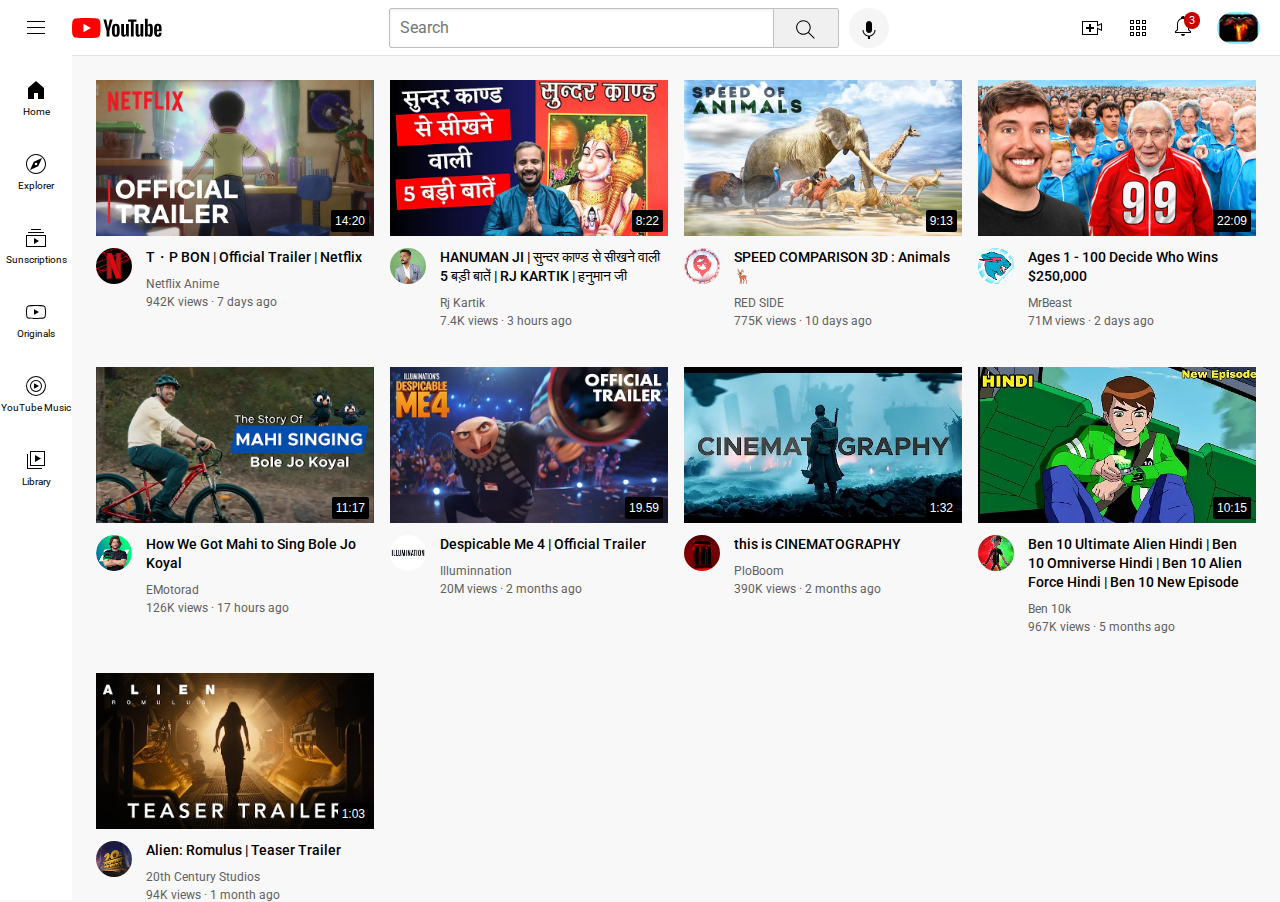
==== index.html @ 655226e0 "Update and rename clone2.html to index.html" ====
<!DOCTYPE html>
<html>
 <head>
   <title>YouTube Clone</title>
   <link rel="preconnect" href="https://fonts.googleapis.com">
<link rel="preconnect" href="https://fonts.gstatic.com" crossorigin>
<link href="https://fonts.googleapis.com/css2?family=Roboto:wght@400;500;700&display=swap" rel="stylesheet">
    
<link rel="stylesheet" href="styles/general.css">
<link rel="stylesheet" href="styles/header.css">
<link rel="stylesheet" href="styles/video.css">
<link rel="stylesheet" href="styles/sidebar.css">

</head>
 <body>
    <div class="header">
        <div class="left-section"><img class="hamburger-menu"  src="iconss/hamburger-menu.svg">
        <img class="youtube-logo" src="iconss/youtube-logo.svg"></div>
        <div class="middle-section">
            <input class="search-bar" type="text" placeholder="Search">
             <button class="search-button">
                <img class="search-icon" src="iconss/search.svg">
                <div class="tooltip">Search</div>
             </button>
             <button class="voice-search-button">
                <img  class="voice-search-icon"src="iconss/voice-search-icon.svg">
                <div class="tooltip">Voice Search</div>
             </button>                 
        </div>
        <div class="right-section">
            <img class="upload-icon"  src="iconss/upload.svg">
            <img class="youtube-apps-icon" src="iconss/youtube-apps.svg">
          <div class="notifications-icon-container"><img class="notifications-icon" src="iconss/notifications.svg"><div class="notifications-count">3</div></div>  
            <img class="current-user-picture" src="jpeg/my-channel.jpeg">
        </div>
    </div>
    
    <div class="sidebar">
        <div class="sidebar-link"><img src="iconss/home.svg"> <div>Home</div></div>
        <div class="sidebar-link"><img src="iconss/explore.svg"><div>Explorer</div></div>
        <div class="sidebar-link"><img src="iconss/subscriptions.svg" ><div>Sunscriptions</div></div>
        <div class="sidebar-link"><img src="iconss/originals.svg"> <div>Originals</div></div>
        <div class="sidebar-link"><img src="iconss/youtube-music.svg"><div>YouTube Music</div></div>
        <div class="sidebar-link"><img src="iconss/library.svg"><div>Library</div></div>
    </div>

    <div class="video-grid">
        <div class="video-preview">
            <div class="thumbnail-row">
                <img class="thumbnail" src="jpeg/image1.jpg">
                <div class="video-time">14:20</div>
            </div>
     
            <div class="video-info-grid">
              <div class="channel-picture">
                <img class="profile-picture"  src="jpeg/image2.jpeg">
              </div>
               <div class="video-info">
                <p class="video-title">
                    T・P BON | Official Trailer | Netflix
                 </p>
             
                 <p class="video-author">
                     Netflix Anime
                 </p>
             
                 <p class="video-stats">
                     942K views &#183 7 days ago
                 </p>
               </div> 
            </div>
        </div>
    
        <div class="video-preview">
            <div class="thumbnail-row">
                <img class="thumbnail" src="jpeg/image3.webp">
                <div class="video-time">8:22</div>
            </div>
            <div class="video-info-grid">
              <div class="channel-picture">
                <img class="profile-picture"  src="jpeg/image4.jpeg">
              </div>
               <div class="video-info">
                <p class="video-title">
                    
                    HANUMAN JI | सुन्दर काण्ड से सीखने वाली 5 बड़ी बातें | RJ KARTIK | हनुमान जी
                 </p>
             
                 <p class="video-author">
                    
                   Rj Kartik

                 </p>
             
                 <p class="video-stats">
                     7.4K views &#183 3 hours ago
                 </p>
               </div>   
            </div>
        </div>


        <div class="video-preview">
            <div class="thumbnail-row">
                <img class="thumbnail" src="jpeg/image-5.webp">
                <div class="video-time">9:13</div>
            </div>
     
            <div class="video-info-grid">
              <div class="channel-picture">
                <img class="profile-picture"  src="jpeg/image-6.jpeg">
              </div>
               <div class="video-info">
                <p class="video-title">
                    SPEED COMPARISON 3D : Animals 🦌
                 </p>
             
                 <p class="video-author">
                    RED SIDE
                 </p>
             
                 <p class="video-stats">
                     775K views &#183 10 days ago
                 </p>
               </div> 
            </div>
        </div>
     
    
    
         
    
        <div class="video-preview">
            <div class="thumbnail-row">
                <img class="thumbnail" src="jpeg/image-7.webp">
                <div class="video-time">22:09</div>
            </div>
            <div class="video-info-grid">
              <div class="channel-picture">
                <img class="profile-picture"  src="jpeg/image-8.jpeg">
              </div>
               <div class="video-info">
                <p class="video-title">
                    
                    Ages 1 - 100 Decide Who Wins $250,000
                 </p>
             
                 <p class="video-author">
                    MrBeast
                 </p>
             
                 <p class="video-stats">
                     71M views &#183 2 days ago
                 </p>
               </div>   
            </div>
        </div>

        <div class="video-preview">
            <div class="thumbnail-row">
                <img class="thumbnail" src="jpeg/image-9.webp">
                <div class="video-time">11:17</div>
            </div>
     
            <div class="video-info-grid">
              <div class="channel-picture">
                <img class="profile-picture"  src="jpeg/image-10.jpeg">
              </div>
               <div class="video-info">
                <p class="video-title">    
                    How We Got Mahi to Sing Bole Jo Koyal
                 </p>
             
                 <p class="video-author">
                    EMotorad
                 </p>
             
                 <p class="video-stats">
                    126K views &#183 17 hours ago
                 </p>
               </div> 
            </div>
        </div>
     
    
    
         
    
        <div class="video-preview">
            <div class="thumbnail-row">
                <img class="thumbnail" src="jpeg/image-11.webp">
                <div class="video-time">19.59</div>
            </div>
            <div class="video-info-grid">
              <div class="channel-picture">
                <img class="profile-picture"  src="jpeg/image-12.jpeg">
              </div>
               <div class="video-info">
                <p class="video-title">
                    Despicable Me 4 | Official Trailer                 
                 </p>
             
                 <p class="video-author">
                    Illuminnation
                 </p>
             
                 <p class="video-stats">
                    20M views &#183 2 months ago
                 </p>
               </div>   
            </div>
        </div>


        <div class="video-preview">
            <div class="thumbnail-row">
                <img class="thumbnail" src="jpeg/image-13.webp">
                <div class="video-time">1:32</div>
            </div>
     
            <div class="video-info-grid">
              <div class="channel-picture">
                <img class="profile-picture"  src="jpeg/image-14.jpeg">
              </div>
               <div class="video-info">
                <p class="video-title">    
                    this is CINEMATOGRAPHY
                 </p>
             
                 <p class="video-author">
                    PloBoom
                 </p>
             
                 <p class="video-stats">
                    390K views &#183 2 months ago
                 </p>
               </div> 
            </div>
        </div>

        <div class="video-preview">
            <div class="thumbnail-row">
                <img class="thumbnail" src="jpeg/image-15.webp">
                <div class="video-time">10:15</div>
            </div>
            <div class="video-info-grid">
              <div class="channel-picture">
                <img class="profile-picture"  src="jpeg/image-16.jpeg">
              </div>
               <div class="video-info">
                <p class="video-title">
                    Ben 10 Ultimate Alien Hindi | Ben 10 Omniverse Hindi | Ben 10 Alien Force Hindi | Ben 10 New Episode                 
                 </p>
             
                 <p class="video-author">
                   Ben 10k
                 </p>
             
                 <p class="video-stats">
                    967K views &#183 5 months ago
                 </p>
               </div>   
            </div>
        </div>


        <div class="video-preview">
            <div class="thumbnail-row">
                <img class="thumbnail" src="jpeg/image-17.webp">
                <div class="video-time">1:03</div>
            </div>
            <div class="video-info-grid">
              <div class="channel-picture">
                <img class="profile-picture"  src="jpeg/image-18.jpeg">
              </div>
               <div class="video-info">
                <p class="video-title">
                    Alien: Romulus | Teaser Trailer              
                 </p>
             
                 <p class="video-author">
                   20th Century Studios 
                 </p>
             
                 <p class="video-stats">
                    94K views &#183 1 month ago
                 </p>
               </div>   
            </div>
        </div>

    </div>

 </body>
</html>
---- styles/general.css ----
p{
    font-family: Roboto, Arial;
    margin-bottom:0px;
    margin-top:0px;
}

body{
    margin:0px;
    padding-top:80px;
    padding-left:96px;
    padding-right:24px;
    background-color:rgb(248,248,248);
}
---- styles/header.css ----
.header{
    height: 55px;
    display:flex;
    flex-direction:row;
    justify-content: space-between;
    position:fixed;
    top:0;
    left:0px;
    right:0px;
    background-color:white;
    border-bottom-width: 1px;
    border-bottom-style: solid;
    border-bottom-color:rgb(228,228,228);  
    
    z-index:100;
}

 .left-section{ 
    display:flex;
    align-items:center;
} 

.hamburger-menu{
    height: 24px;
    margin-left:24px;
    margin-right:24px;
}

.youtube-logo{
   height: 20px;
}

.middle-section{

    flex:1;
    display:flex;
    margin-left:70px;
    margin-right:35px;
    max-width:500px;
    align-items:center;
}

.search-bar{
    flex:1;
    height:36px;
    padding-left:10px;
    font-size:16px;
    border-width:1px;
    border-style:solid;
    border-color:rgb(192,192,192);
    border-top-left-radius: 2px;
    border-bottom-left-radius: 2px;
    box-shadow: inset 1px 2px 3px rgba(0,0,0,0.05);
    width:0;
}

.search-bar::placeholder{
    font-family:Roboto,Arial;
    font-size:16px;
}

.search-button{
    height:40px;
    width:66px;
    border-top-right-radius: 2px;
    border-bottom-right-radius: 2px;
    background-color:rgb(240,240,240);
    border-width:1px;
    border-style:solid;
    border-color:rgb(192,192,192);
    margin-left: -1px;
    margin-right:10px;
   
}

.search-button,
.voice-search-button{
    position:relative;
    display:flex;
    align-items:center;
    justify-content:center;

}

.search-button .tooltip,
.voice-search-button .tooltip{
    position:absolute;
    background-color: gray;
    color:white;
    padding-top:4px;
    padding-bottom:4px;
    padding-left:8px;
    padding-right:8px;
    border-radius:2px;
    font-size:12px;
    bottom:-30px;
    opacity:0;
    transition: opacity 0.15s;
    pointer-events:none;
    white-space: nowrap;
}

.search-button:hover .tooltip,
.voice-search-button:hover .tooltip{
    opacity: 1;
}

.search-icon{
    height:25px;
    margin-top:4px;                              
}

.voice-search-button{
    height:40px;
    width:40px;
    border-radius:20px;
    border:none;
    background-color:rgb(245,245,245)
}

.voice-search-icon{
    height: 24px;
    margin-top:4px;

}

.right-section{
    width:180px;
    display:flex;
    align-items:center;
    margin-right:20px;
    justify-content: space-between;
    flex-shrink:0;
}

.upload-icon{
    height:24px;

}

.youtube-apps-icon{
    height:24px;
}

.notifications-icon{
    height:24px;

}

.notifications-icon-container{
    position:relative;
}

.notifications-count{
    position:absolute;
    top:-2px;
    right:-5px;
    background-color: rgb(200,0,0);
    color:white;
    font-family: Roboto,Arial;
    font-size:11px;
    padding-left:5px;
    padding-right:5px;
    padding-top:2px;
    padding-bottom:2px;
    border-radius:10px;

}

.current-user-picture{
   height:32px;
   border-radius:16px;
}
---- styles/video.css ----
.thumbnail{
    width:100%;
}


.video-title{
    width:220px;
    font-size:14px;
    font-weight:500;
    line-height:19px;
    margin-bottom:10px;

}
.video-info-grid{
    display:grid;
    grid-template-columns: 50px 1fr;
}

.profile-picture{
    width: 36px;
    border-radius:50px;
}  
.thumbnail-row{
    margin-bottom:8px;
    position:relative;

}

.video-author , 
.video-stats {
    font-size: 12px;
    color:#606060; 
}

.video-author{
    margin-bottom:4px;
}

.video-grid{
    display:grid;
    grid-template-columns: 1fr 1fr 1fr;
    column-gap:16px;
    row-gap:39px;    
}

@media(max-width:750px){
    .video-grid{
    grid-template-columns: 1fr 1fr 1fr;;
    }
}

@media(min-width:1000px){
 .video-grid{
    grid-template-columns: 1fr 1fr 1fr 1fr;
 }
}

@media(min-width:751px) and(max-width:999px){
    
}

.video-time{
    font-family:Robot,Arial;
    font-size:12px;
    font-weight:500;
    padding-left:4px;
    padding-right:4px;
    padding-top:4px;
    padding-bottom:4px;
    border-radius:2px;
    background-color:black;
    color:white;
    position:absolute;
    bottom:8px;
    right:5px;
}
---- styles/sidebar.css ----
.sidebar{
    position:fixed;
    left:0;
    bottom:0;
    top: 55px;
    background-color:white;
    width:72px;
    z-index: 200;
    padding-top:5px;
}  

.sidebar-link{
    height:74px;
    display:flex;
     justify-content: center;
     align-items:center;
    flex-direction: column;
    cursor:pointer;
}

.sidebar-link:hover{
    background-color: rgb(235,235,235);
}

.sidebar-link img{
    height: 24px;
    margin-bottom:4px;
}

.sidebar-link div{
    font-family: Roboto,Arial;
    font-size: 10px;
}
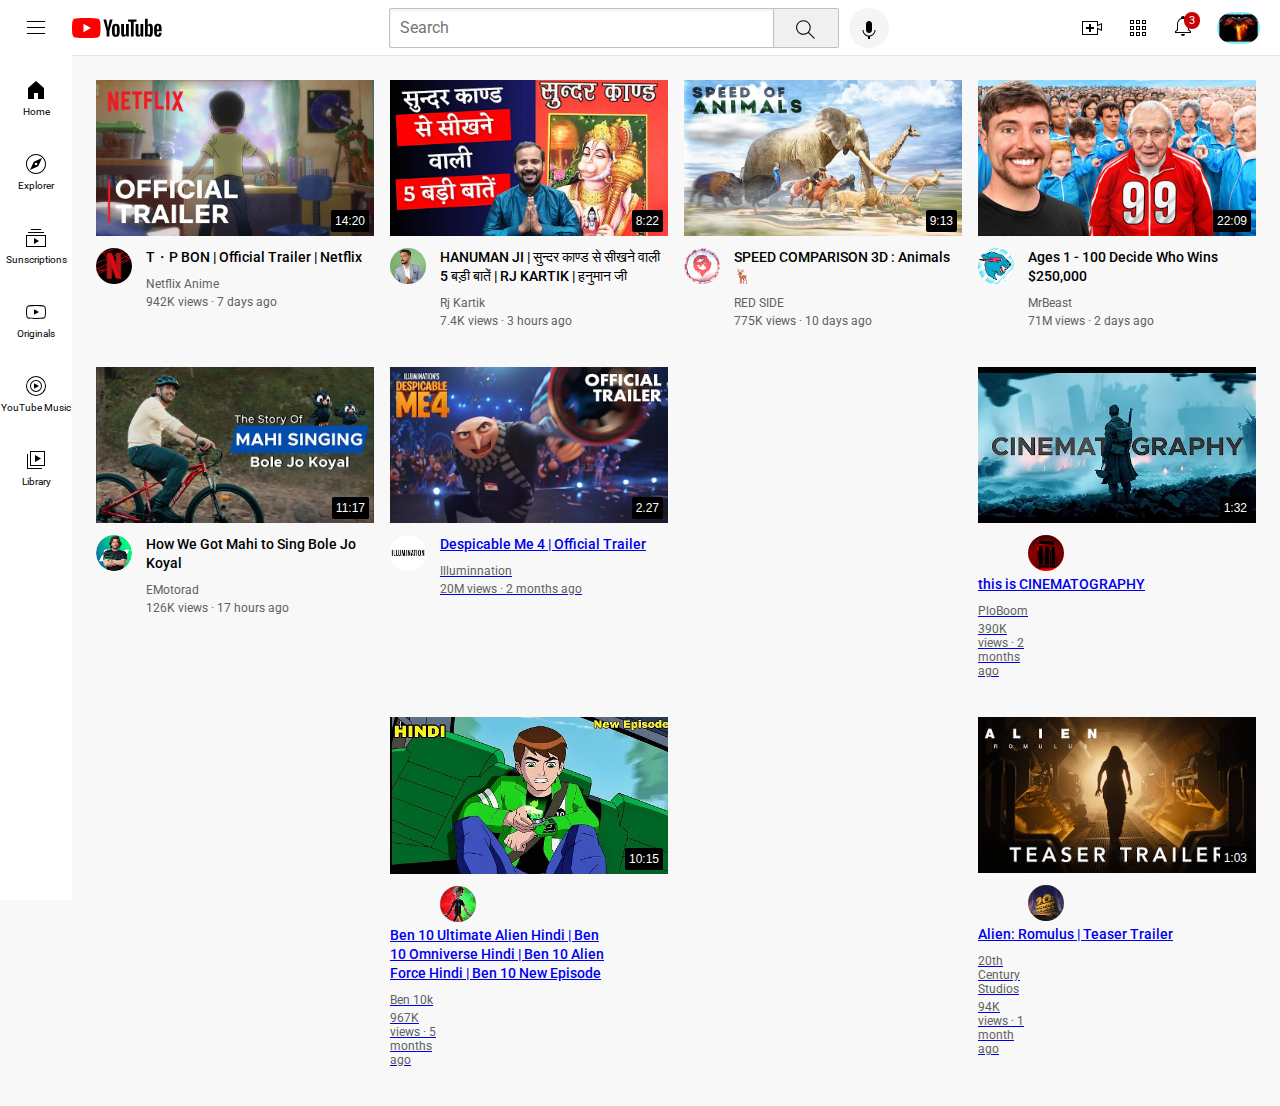
==== commit edc52cfb: "Update index.html" ====
--- a/index.html
+++ b/index.html
@@ -47,13 +47,13 @@
     <div class="video-grid">
         <div class="video-preview">
             <div class="thumbnail-row">
-                <img class="thumbnail" src="jpeg/image1.jpg">
+              <a href="https://youtu.be/tSTNG-cLByk?si=A3fgf1pI694I80gc">   <img class="thumbnail" src="jpeg/image1.jpg"></a>
                 <div class="video-time">14:20</div>
             </div>
      
             <div class="video-info-grid">
               <div class="channel-picture">
-                <img class="profile-picture"  src="jpeg/image2.jpeg">
+                 <img class="profile-picture"  src="jpeg/image2.jpeg">
               </div>
                <div class="video-info">
                 <p class="video-title">
@@ -73,7 +73,7 @@
     
         <div class="video-preview">
             <div class="thumbnail-row">
-                <img class="thumbnail" src="jpeg/image3.webp">
+              <a href="https://youtu.be/rv-qapIn8n8?feature=shared">  <img class="thumbnail" src="jpeg/image3.webp"></a>
                 <div class="video-time">8:22</div>
             </div>
             <div class="video-info-grid">
@@ -95,14 +95,13 @@
                  <p class="video-stats">
                      7.4K views &#183 3 hours ago
                  </p>
-               </div>   
-            </div>
-        </div>
-
-
-        <div class="video-preview">
-            <div class="thumbnail-row">
-                <img class="thumbnail" src="jpeg/image-5.webp">
+               </div>        
+            </div>
+        </div>
+
+        <div class="video-preview">
+            <div class="thumbnail-row">
+              <a href="https://youtu.be/90OC4TQ7uHc?si=0gYl59XFRtosMGqy">  <img class="thumbnail" src="jpeg/image-5.webp"></a>
                 <div class="video-time">9:13</div>
             </div>
      
@@ -126,13 +125,9 @@
             </div>
         </div>
      
-    
-    
-         
-    
-        <div class="video-preview">
-            <div class="thumbnail-row">
-                <img class="thumbnail" src="jpeg/image-7.webp">
+        <div class="video-preview">
+            <div class="thumbnail-row">
+              <a href="https://youtu.be/l-nMKJ5J3Uc?si=nO8lgO7Xof1Z4hpV">  <img class="thumbnail" src="jpeg/image-7.webp"></a>
                 <div class="video-time">22:09</div>
             </div>
             <div class="video-info-grid">
@@ -158,7 +153,7 @@
 
         <div class="video-preview">
             <div class="thumbnail-row">
-                <img class="thumbnail" src="jpeg/image-9.webp">
+              <a href="https://youtu.be/5Nj8WjnPXtk?si=p8vhOK5dVZub89OM"><img class="thumbnail" src="jpeg/image-9.webp"></a>
                 <div class="video-time">11:17</div>
             </div>
      
@@ -182,18 +177,14 @@
             </div>
         </div>
      
-    
-    
-         
-    
         <div class="video-preview">
             <div class="thumbnail-row">
                 <img class="thumbnail" src="jpeg/image-11.webp">
-                <div class="video-time">19.59</div>
-            </div>
-            <div class="video-info-grid">
-              <div class="channel-picture">
-                <img class="profile-picture"  src="jpeg/image-12.jpeg">
+                <div class="video-time">2.27</div>
+            </div>
+            <div class="video-info-grid">
+              <div class="channel-picture">
+                <a href="https://youtu.be/qQlr9-rF32A?feature=shared"> <img class="profile-picture"  src="jpeg/image-12.jpeg">
               </div>
                <div class="video-info">
                 <p class="video-title">
@@ -220,7 +211,7 @@
      
             <div class="video-info-grid">
               <div class="channel-picture">
-                <img class="profile-picture"  src="jpeg/image-14.jpeg">
+               <a href="https://youtu.be/22QAcwuGqFs?feature=shared"> <img class="profile-picture"  src="jpeg/image-14.jpeg">
               </div>
                <div class="video-info">
                 <p class="video-title">    
@@ -245,14 +236,14 @@
             </div>
             <div class="video-info-grid">
               <div class="channel-picture">
-                <img class="profile-picture"  src="jpeg/image-16.jpeg">
+              <a href="https://youtu.be/qTxwgCeKi_8?feature=shared">  <img class="profile-picture"  src="jpeg/image-16.jpeg">
               </div>
                <div class="video-info">
                 <p class="video-title">
                     Ben 10 Ultimate Alien Hindi | Ben 10 Omniverse Hindi | Ben 10 Alien Force Hindi | Ben 10 New Episode                 
                  </p>
              
-                 <p class="video-author">
+                 <p class="video-author">   
                    Ben 10k
                  </p>
              
@@ -262,6 +253,7 @@
                </div>   
             </div>
         </div>
+
 
 
         <div class="video-preview">
@@ -271,7 +263,7 @@
             </div>
             <div class="video-info-grid">
               <div class="channel-picture">
-                <img class="profile-picture"  src="jpeg/image-18.jpeg">
+               <a href="https://youtu.be/GTNMt84KT0k?feature=shared"> <img class="profile-picture"  src="jpeg/image-18.jpeg">
               </div>
                <div class="video-info">
                 <p class="video-title">
@@ -292,4 +284,6 @@
     </div>
 
  </body>
-</html>
+</htmL>
+
+
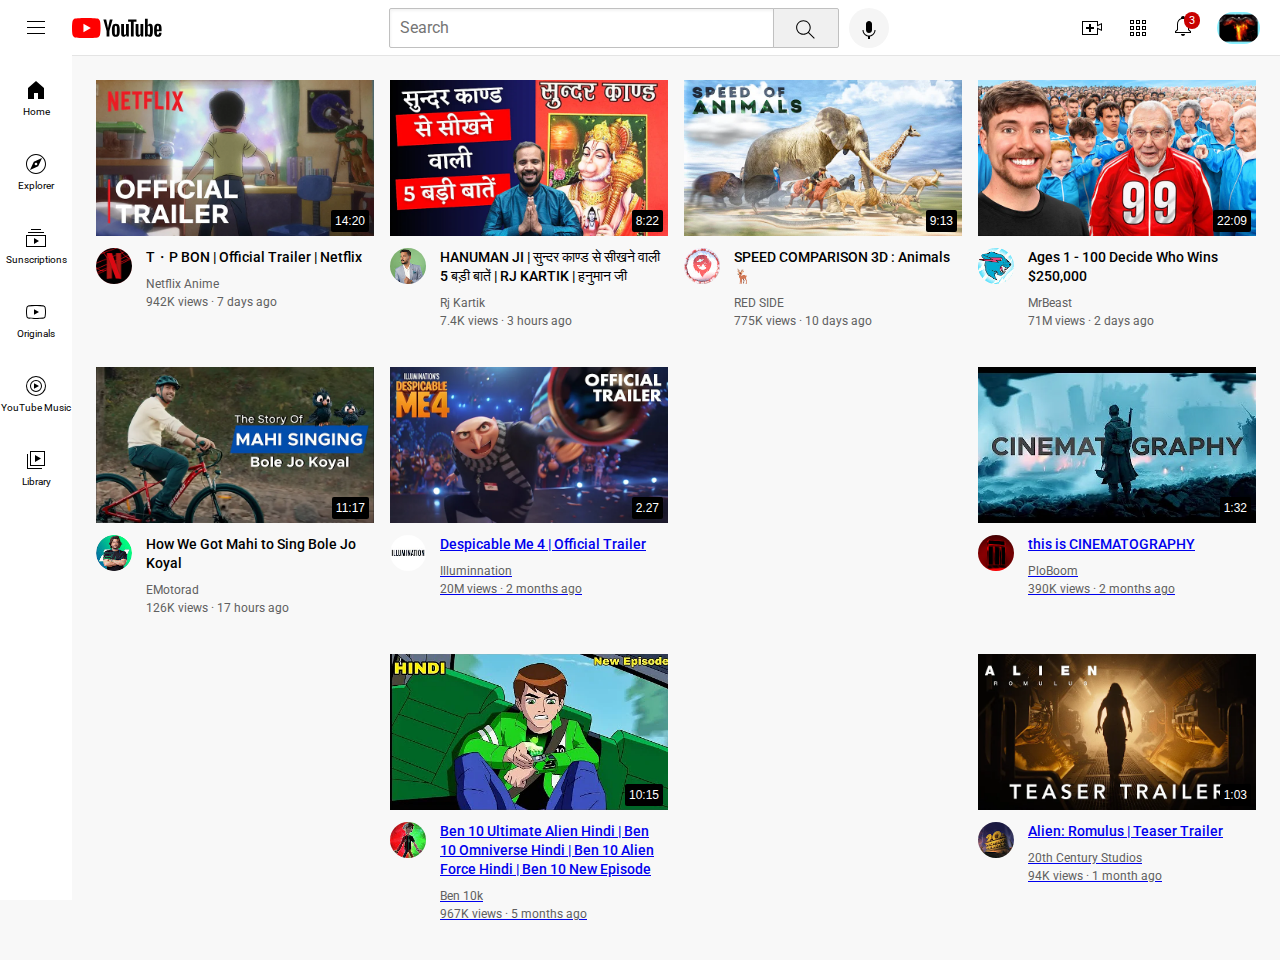
==== commit 969cdfe9: "Update index.html" ====
--- a/index.html
+++ b/index.html
@@ -179,12 +179,12 @@
      
         <div class="video-preview">
             <div class="thumbnail-row">
-                <img class="thumbnail" src="jpeg/image-11.webp">
+                <a href="https://youtu.be/qQlr9-rF32A?feature=shared"> <img class="thumbnail" src="jpeg/image-11.webp">
                 <div class="video-time">2.27</div>
             </div>
             <div class="video-info-grid">
               <div class="channel-picture">
-                <a href="https://youtu.be/qQlr9-rF32A?feature=shared"> <img class="profile-picture"  src="jpeg/image-12.jpeg">
+                 <img class="profile-picture"  src="jpeg/image-12.jpeg">
               </div>
                <div class="video-info">
                 <p class="video-title">
@@ -205,13 +205,13 @@
 
         <div class="video-preview">
             <div class="thumbnail-row">
-                <img class="thumbnail" src="jpeg/image-13.webp">
+                 <a href="https://youtu.be/22QAcwuGqFs?feature=shared"> <img class="thumbnail" src="jpeg/image-13.webp">
                 <div class="video-time">1:32</div>
             </div>
      
             <div class="video-info-grid">
               <div class="channel-picture">
-               <a href="https://youtu.be/22QAcwuGqFs?feature=shared"> <img class="profile-picture"  src="jpeg/image-14.jpeg">
+                <img class="profile-picture"  src="jpeg/image-14.jpeg">
               </div>
                <div class="video-info">
                 <p class="video-title">    
@@ -231,12 +231,12 @@
 
         <div class="video-preview">
             <div class="thumbnail-row">
-                <img class="thumbnail" src="jpeg/image-15.webp">
+              <a href="https://youtu.be/qTxwgCeKi_8?feature=shared">  <img class="thumbnail" src="jpeg/image-15.webp">
                 <div class="video-time">10:15</div>
             </div>
             <div class="video-info-grid">
               <div class="channel-picture">
-              <a href="https://youtu.be/qTxwgCeKi_8?feature=shared">  <img class="profile-picture"  src="jpeg/image-16.jpeg">
+                <img class="profile-picture"  src="jpeg/image-16.jpeg">
               </div>
                <div class="video-info">
                 <p class="video-title">
@@ -258,12 +258,12 @@
 
         <div class="video-preview">
             <div class="thumbnail-row">
-                <img class="thumbnail" src="jpeg/image-17.webp">
+               <a href="https://youtu.be/GTNMt84KT0k?feature=shared">  <img class="thumbnail" src="jpeg/image-17.webp">
                 <div class="video-time">1:03</div>
             </div>
             <div class="video-info-grid">
               <div class="channel-picture">
-               <a href="https://youtu.be/GTNMt84KT0k?feature=shared"> <img class="profile-picture"  src="jpeg/image-18.jpeg">
+               <img class="profile-picture"  src="jpeg/image-18.jpeg">
               </div>
                <div class="video-info">
                 <p class="video-title">
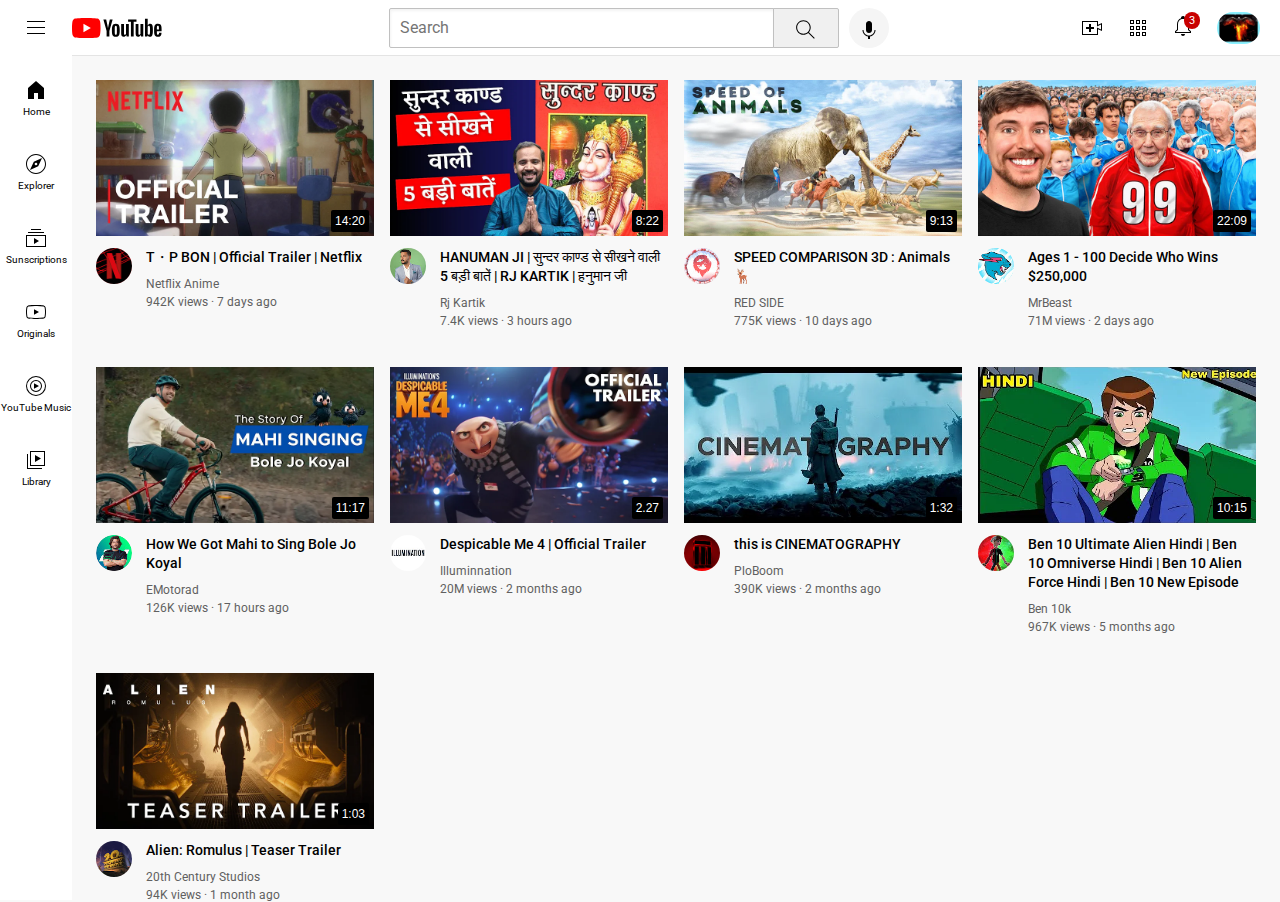
==== commit 715c4317: "Update index.html" ====
--- a/index.html
+++ b/index.html
@@ -179,7 +179,7 @@
      
         <div class="video-preview">
             <div class="thumbnail-row">
-                <a href="https://youtu.be/qQlr9-rF32A?feature=shared"> <img class="thumbnail" src="jpeg/image-11.webp">
+                <a href="https://youtu.be/qQlr9-rF32A?feature=shared"> <img class="thumbnail" src="jpeg/image-11.webp"></a>
                 <div class="video-time">2.27</div>
             </div>
             <div class="video-info-grid">
@@ -205,7 +205,7 @@
 
         <div class="video-preview">
             <div class="thumbnail-row">
-                 <a href="https://youtu.be/22QAcwuGqFs?feature=shared"> <img class="thumbnail" src="jpeg/image-13.webp">
+                 <a href="https://youtu.be/22QAcwuGqFs?feature=shared"> <img class="thumbnail" src="jpeg/image-13.webp"></a>
                 <div class="video-time">1:32</div>
             </div>
      
@@ -231,7 +231,7 @@
 
         <div class="video-preview">
             <div class="thumbnail-row">
-              <a href="https://youtu.be/qTxwgCeKi_8?feature=shared">  <img class="thumbnail" src="jpeg/image-15.webp">
+              <a href="https://youtu.be/qTxwgCeKi_8?feature=shared">  <img class="thumbnail" src="jpeg/image-15.webp"></a>
                 <div class="video-time">10:15</div>
             </div>
             <div class="video-info-grid">
@@ -258,7 +258,7 @@
 
         <div class="video-preview">
             <div class="thumbnail-row">
-               <a href="https://youtu.be/GTNMt84KT0k?feature=shared">  <img class="thumbnail" src="jpeg/image-17.webp">
+               <a href="https://youtu.be/GTNMt84KT0k?feature=shared">  <img class="thumbnail" src="jpeg/image-17.webp"></a>
                 <div class="video-time">1:03</div>
             </div>
             <div class="video-info-grid">
